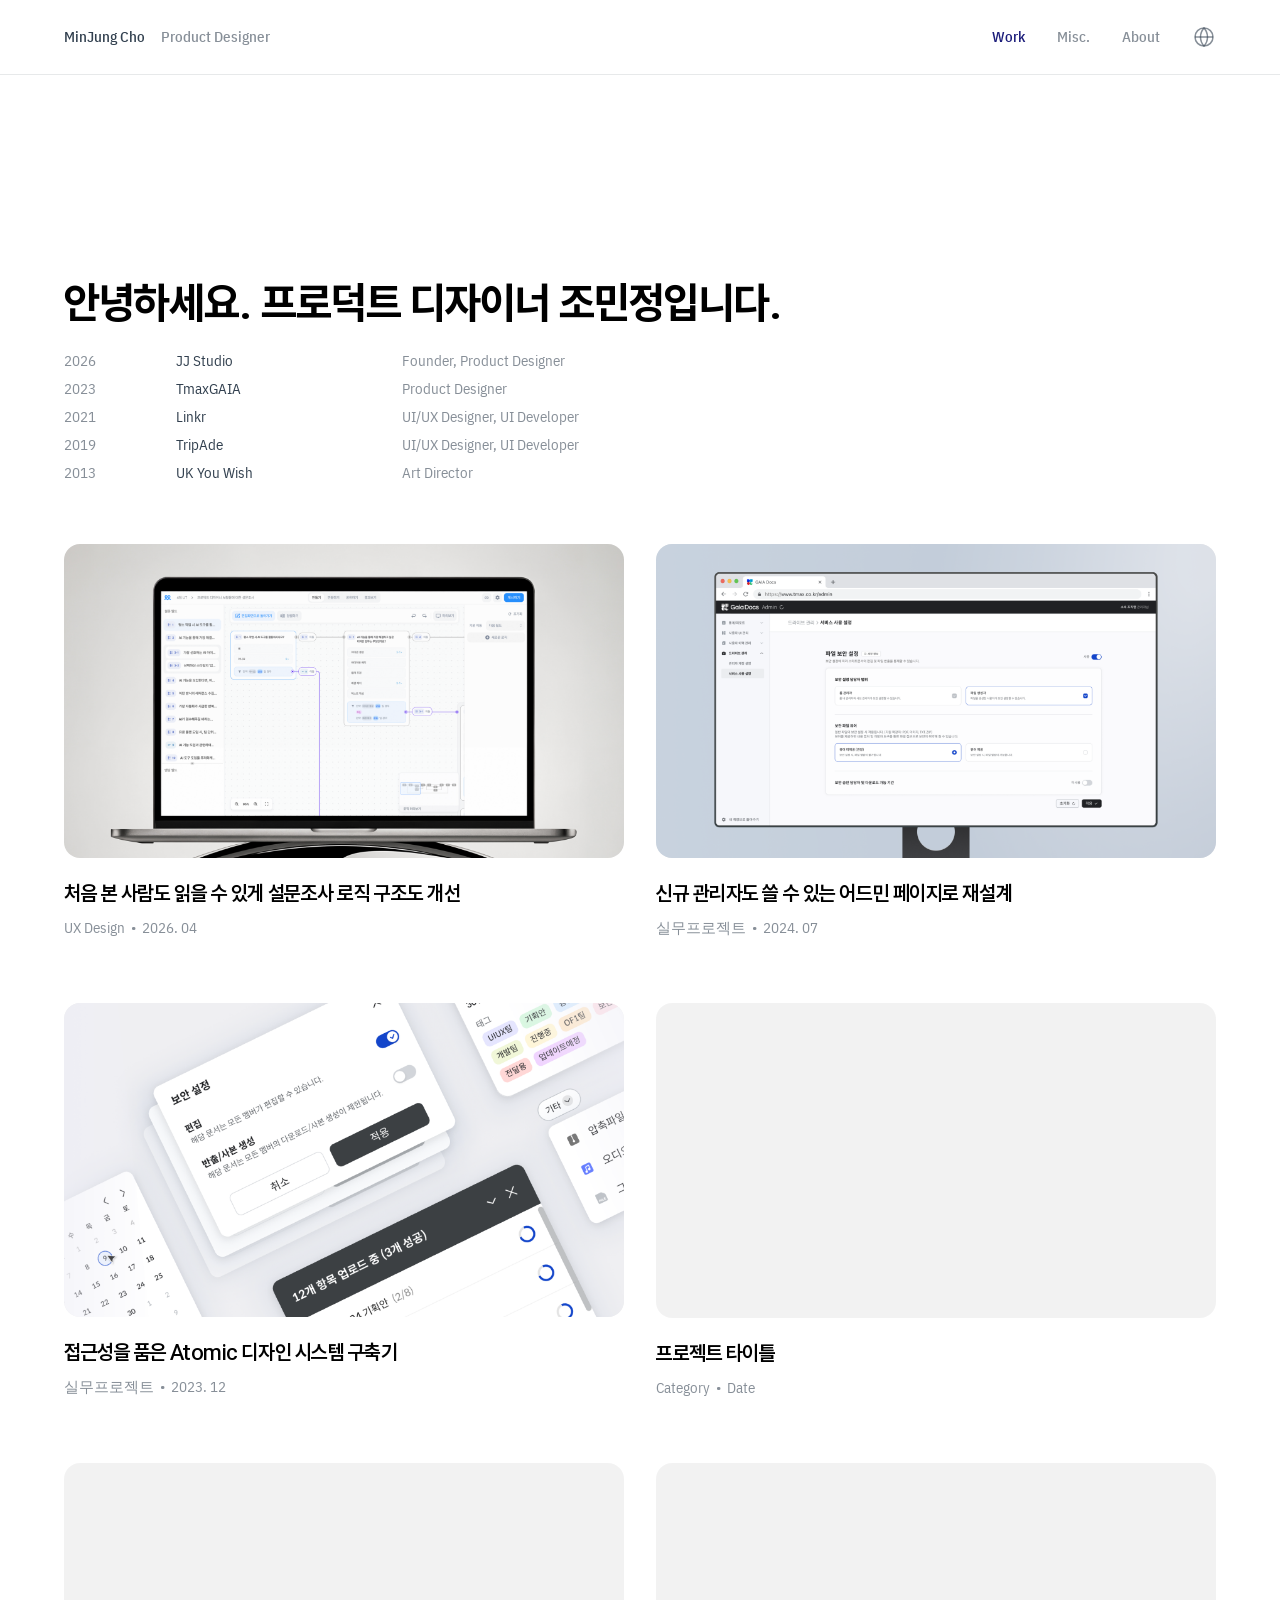
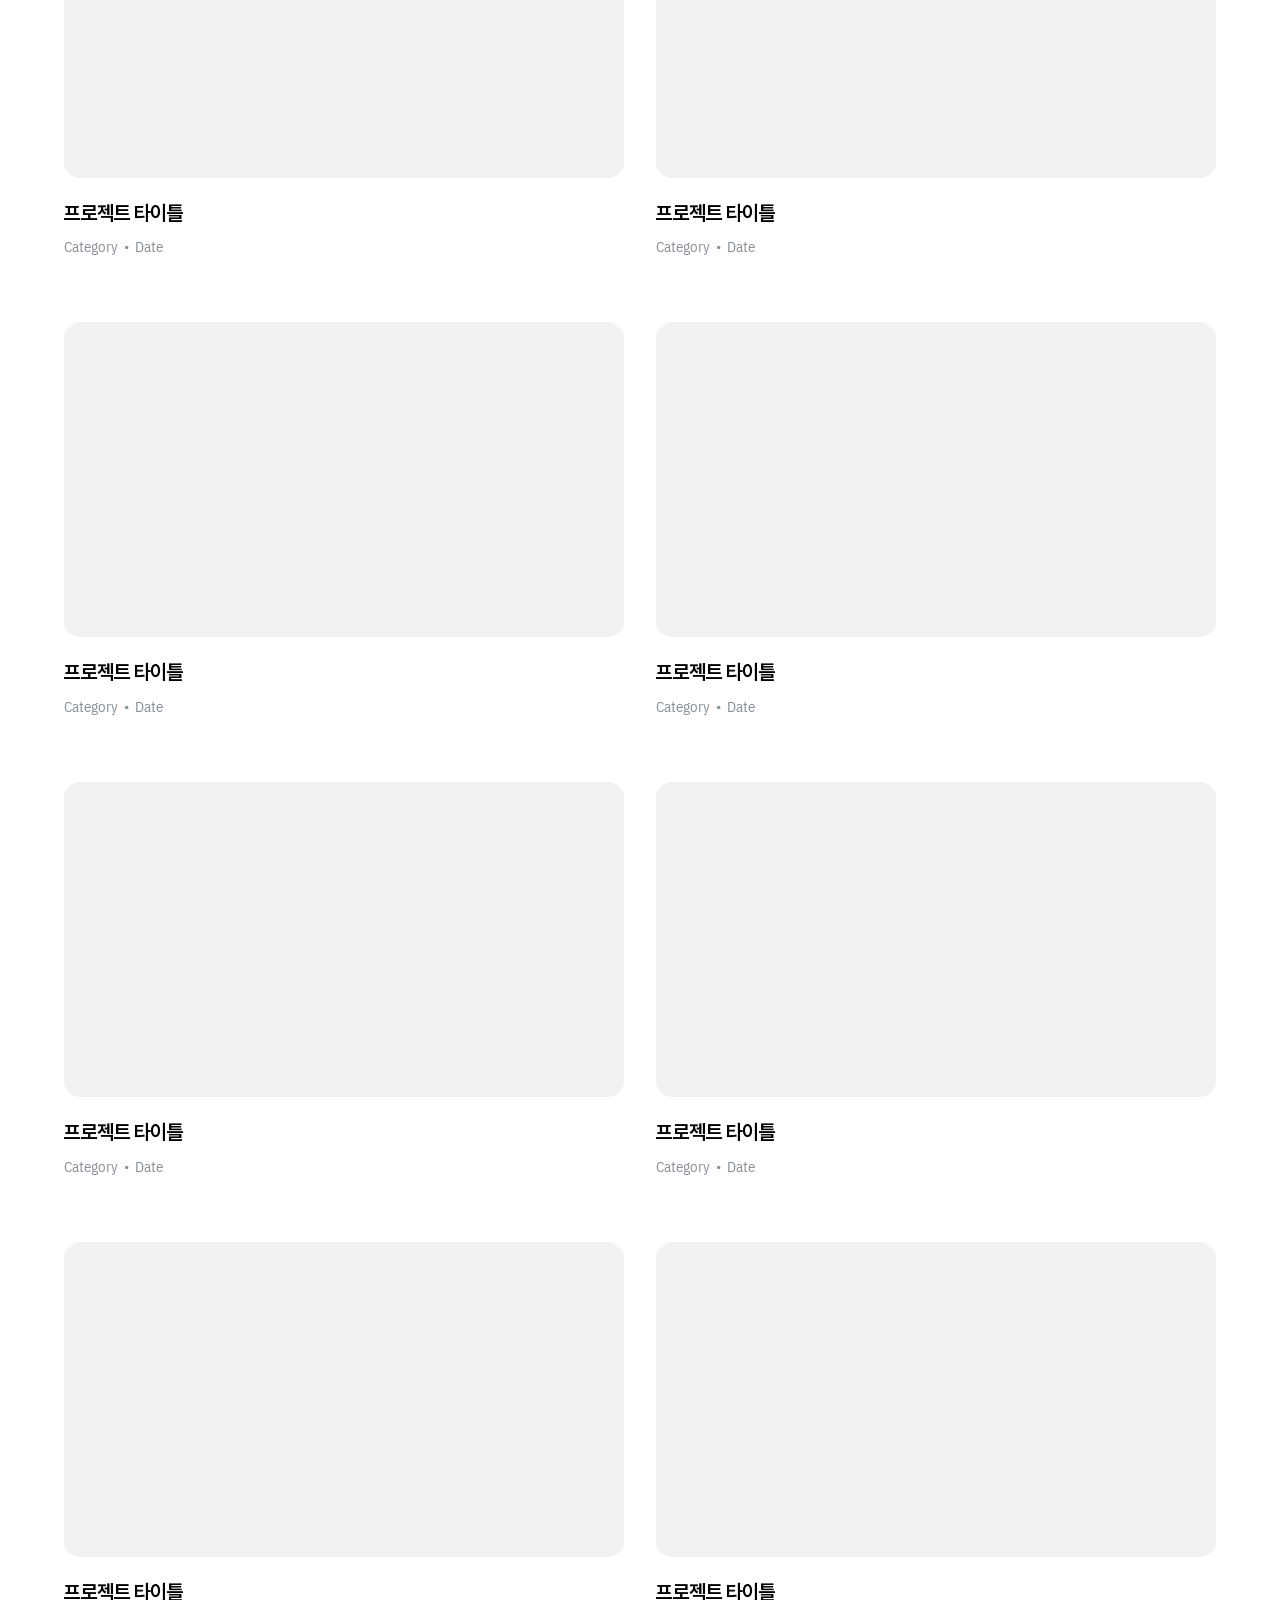
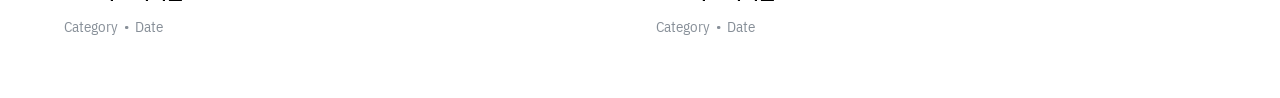
==== index.html @ 73a833c0 "포트폴리오 사이트 초기 커밋 — 홈, 프로젝트 템플릿, Walla/Tmax 프로젝트 Co-Authored-By: Claude Fable 5 <noreply@anthropic.com" ====
<!DOCTYPE html>
<html lang="ko">
<head>
    <meta charset="UTF-8">
    <meta name="viewport" content="width=device-width, initial-scale=1.0">
    <title>MinJung Cho — Product Designer</title>
    <link rel="preconnect" href="https://fonts.googleapis.com">
    <link rel="preconnect" href="https://fonts.gstatic.com" crossorigin>
    <link href="https://fonts.googleapis.com/css2?family=IBM+Plex+Sans+Condensed:wght@400;500;600&display=swap" rel="stylesheet">
    <link rel="stylesheet" href="css/style.css">
</head>
<body>

    <header class="site-header">
        <nav class="nav container">
            <div class="nav-brand">
                <a href="index.html" class="nav-name">MinJung Cho</a>
                <span class="nav-role">Product Designer</span>
            </div>
            <div class="nav-menu">
                <a href="index.html" class="active">Work</a>
                <a href="#">Misc.</a>
                <a href="#">About</a>
                <a href="#" class="nav-globe" aria-label="Language">
                    <svg viewBox="0 0 24 24" fill="none" stroke="currentColor" stroke-width="1.5" width="24" height="24">
                        <circle cx="12" cy="12" r="9"/>
                        <path d="M3 12h18"/>
                        <path d="M12 3a13.5 13.5 0 0 1 3.5 9 13.5 13.5 0 0 1-3.5 9 13.5 13.5 0 0 1-3.5-9A13.5 13.5 0 0 1 12 3z"/>
                    </svg>
                </a>
            </div>
        </nav>
    </header>

    <main>
        <section class="hero container">
            <h1 class="hero-headline">안녕하세요. <br class="br-mobile">프로덕트 디자이너 조민정입니다.</h1>
            <ul class="career">
                <li class="career-row">
                    <span class="career-year">2026</span>
                    <div class="career-detail">
                        <a href="#" class="career-company">JJ Studio</a>
                        <span class="career-role">Founder, Product Designer</span>
                    </div>
                </li>
                <li class="career-row">
                    <span class="career-year">2023</span>
                    <div class="career-detail">
                        <a href="#" class="career-company">TmaxGAIA</a>
                        <span class="career-role">Product Designer</span>
                    </div>
                </li>
                <li class="career-row">
                    <span class="career-year">2021</span>
                    <div class="career-detail">
                        <a href="#" class="career-company">Linkr</a>
                        <span class="career-role">UI/UX Designer, UI Developer</span>
                    </div>
                </li>
                <li class="career-row">
                    <span class="career-year">2019</span>
                    <div class="career-detail">
                        <a href="#" class="career-company">TripAde</a>
                        <span class="career-role">UI/UX Designer, UI Developer</span>
                    </div>
                </li>
                <li class="career-row">
                    <span class="career-year">2013</span>
                    <div class="career-detail">
                        <a href="#" class="career-company">UK You Wish</a>
                        <span class="career-role">Art Director</span>
                    </div>
                </li>
            </ul>
        </section>

        <section class="projects container">
            <div class="projects-grid" id="projectsGrid"></div>
        </section>
    </main>

    <script src="data/projects.js"></script>
    <script src="js/home.js"></script>
</body>
</html>
---- css/style.css ----
/* ============================================
   Fonts
   ============================================ */
@font-face {
    font-family: 'Freesentation';
    src: url('../assets/fonts/Freesentation-1Thin.woff2') format('woff2');
    font-weight: 100;
    font-display: swap;
}
@font-face {
    font-family: 'Freesentation';
    src: url('../assets/fonts/Freesentation-2ExtraLight.woff2') format('woff2');
    font-weight: 200;
    font-display: swap;
}
@font-face {
    font-family: 'Freesentation';
    src: url('../assets/fonts/Freesentation-3Light.woff2') format('woff2');
    font-weight: 300;
    font-display: swap;
}
@font-face {
    font-family: 'Freesentation';
    src: url('../assets/fonts/Freesentation-4Regular.woff2') format('woff2');
    font-weight: 400;
    font-display: swap;
}
@font-face {
    font-family: 'Freesentation';
    src: url('../assets/fonts/Freesentation-5Medium.woff2') format('woff2');
    font-weight: 500;
    font-display: swap;
}
@font-face {
    font-family: 'Freesentation';
    src: url('../assets/fonts/Freesentation-6SemiBold.woff2') format('woff2');
    font-weight: 600;
    font-display: swap;
}
@font-face {
    font-family: 'Freesentation';
    src: url('../assets/fonts/Freesentation-7Bold.woff2') format('woff2');
    font-weight: 700;
    font-display: swap;
}
@font-face {
    font-family: 'Freesentation';
    src: url('../assets/fonts/Freesentation-8ExtraBold.woff2') format('woff2');
    font-weight: 800;
    font-display: swap;
}
@font-face {
    font-family: 'Freesentation';
    src: url('../assets/fonts/Freesentation-9Black.woff2') format('woff2');
    font-weight: 900;
    font-display: swap;
}

/* ============================================
   Tokens
   ============================================ */
:root {
    --color-bg: #ffffff;
    --color-text: #32404f;
    --color-text-muted: rgba(50, 64, 79, 0.584);
    --color-text-gray: #878f98;
    --color-nav-active: #1b1c7a;
    --color-headline: #000000;
    --color-card-bg: rgba(0, 0, 0, 0.05);
    --color-border: rgba(135, 143, 152, 0.2);
    --font-en: 'IBM Plex Sans Condensed', sans-serif;
    --font-kr: 'Freesentation', 'IBM Plex Sans Condensed', sans-serif;
    --page-padding: 64px;
}

/* ============================================
   Reset / Base
   ============================================ */
*,
*::before,
*::after {
    box-sizing: border-box;
    margin: 0;
    padding: 0;
}

html {
    scroll-behavior: smooth;
}

body {
    background: var(--color-bg);
    color: var(--color-text);
    font-family: var(--font-en);
    font-size: 15px;
    line-height: 22px;
    word-break: keep-all; /* 한국어 단어 단위 줄바꿈 */
}

a {
    color: inherit;
    text-decoration: none;
}

a:hover {
    text-decoration: underline;
}

ul {
    list-style: none;
}

img {
    max-width: 100%;
    display: block;
}

.container {
    max-width: 1920px;
    margin: 0 auto;
    padding-left: var(--page-padding);
    padding-right: var(--page-padding);
}

/* ============================================
   Nav
   ============================================ */
.site-header {
    border-bottom: 1px solid var(--color-border);
}

.nav {
    display: flex;
    align-items: center;
    justify-content: space-between;
    padding-top: 25px;
    padding-bottom: 25px;
}

.nav-brand {
    display: flex;
    align-items: center;
    gap: 16px;
    font-weight: 500;
}

.nav-brand .nav-role {
    color: var(--color-text-muted);
}

.nav-menu {
    display: flex;
    align-items: center;
    gap: 32px;
    font-weight: 500;
}

.nav-menu a {
    color: var(--color-text-muted);
}

.nav-menu a.active {
    color: var(--color-nav-active);
}

.nav-menu .nav-globe {
    display: inline-flex;
    width: 24px;
    height: 24px;
    color: var(--color-text-muted);
}

/* ============================================
   Home: Hero
   ============================================ */
.hero {
    padding-top: 200px;
    padding-bottom: 60px;
}

.hero-headline {
    font-family: var(--font-kr);
    font-weight: 700;
    font-size: 46px;
    line-height: 1.2;
    color: var(--color-headline);
}

.hero-headline .br-mobile {
    display: none;
}

.career {
    margin-top: 20px;
    display: flex;
    flex-direction: column;
    gap: 6px;
}

.career-row {
    display: flex;
    align-items: flex-start;
}

.career-year {
    flex: 0 0 112px;
    color: var(--color-text-muted);
}

.career-detail {
    display: flex;
    flex: 1;
}

.career-company {
    flex: 0 0 226px;
    color: var(--color-text);
}

.career-role {
    color: var(--color-text-muted);
}

/* ============================================
   Home: Projects grid
   ============================================ */
.projects {
    padding-bottom: 60px;
}

.projects-grid {
    display: grid;
    grid-template-columns: repeat(2, minmax(0, 1fr));
    column-gap: 32px;
    row-gap: 64px;
    align-items: start;
}

.card {
    display: block;
    min-width: 0;
}

.card:hover {
    text-decoration: none;
}

.card-text {
    padding-top: 20px;
}

.card-title {
    font-family: var(--font-kr);
    font-weight: 600;
    font-size: 22px;
    line-height: 1.4;
    letter-spacing: -0.02em;
    color: #000000;
    /* white-space: pre-line; */
}

.card-meta,
.meta-row {
    display: flex;
    align-items: center;
    gap: 6px;
    color: var(--color-text-muted);
}

.card-meta {
    margin-top: 8px;
}

.card-image {
    width: 100%;
    overflow: hidden;
    border-radius: 16px;
    background: var(--color-card-bg);
}

.card-image img,
.card-image video {
    display: block;
    width: 100%;
    height: auto;
}

.card-image:empty {
    aspect-ratio: 16 / 9;
}

/* ============================================
   Project page (/portfolio 템플릿)
   ============================================ */
.page-body {
    border-bottom: 1px solid var(--color-border);
}

.project-layout {
    display: flex;
    gap: 60px;
}

/* --- Aside --- */
.project-aside {
    flex: 0 0 200px;
    padding-top: 40px;
    position: sticky;
    top: 0;
    align-self: flex-start;
}

.back-link {
    display: inline-flex;
    align-items: center;
    gap: 8px;
    font-family: var(--font-kr);
    font-weight: 500;
    font-size: 16px;
    line-height: 22px;
    color: var(--color-text-muted);
    white-space: nowrap;
    flex: none;
}

.back-link svg {
    width: 24px;
    height: 24px;
    flex: none;
}

.aside-list {
    margin-top: 32px;
    display: flex;
    flex-direction: column;
    gap: 8px;
}

.aside-list a {
    font-family: var(--font-kr);
    font-weight: 400;
    font-size: 16px;
    line-height: 24px;
    color: var(--color-text-muted);
    white-space: nowrap;
    overflow: hidden;
    text-overflow: ellipsis;
}

.aside-list a.active {
    color: var(--color-text);
}

/* --- Main column --- */
.project-main {
    display: flex;
    flex: 1;
    justify-content: center;
    min-width: 0;
    padding-top: 40px;
    padding-bottom: 60px;
}

.project-wrapper{
    width: 100%;
    max-width: 892px;
    min-width: 0;
}

.project-title {
    font-family: var(--font-kr);
    font-weight: 700;
    font-size: 64px;
    line-height: 1.2;
    letter-spacing: -0.02em;
    color: var(--color-headline);
    margin-top: 12px;
    white-space: pre-line;
}

.project-hero {
    margin-top: 48px;
    border-radius: 13px;
    overflow: hidden;
    aspect-ratio: 892 / 500;
    background:
        radial-gradient(60% 90% at 55% 50%, rgba(244, 114, 182, 0.75) 0%, rgba(232, 190, 224, 0.55) 55%, rgba(226, 214, 240, 0.5) 100%),
        linear-gradient(90deg, #efd9ec 0%, #e8d5ef 100%);
}

.project-hero img {
    width: 100%;
    height: 100%;
    object-fit: cover;
}

.project-meta {
    margin-top: 20px;
    display: grid;
    grid-template-columns: repeat(4, 1fr);
    gap: 48px;
}

.meta-item dt {
    font-family: var(--font-kr);
    font-weight: 400;
    font-size: 16px;
    line-height: 22px;
    color: var(--color-text-muted);
}

.meta-item dd {
    margin-top: 8px;
    font-family: var(--font-kr);
    font-weight: 600;
    font-size: 16px;
    line-height: 22px;
    color: var(--color-text-muted);
}

/* --- Body blocks --- */
.project-body {
    margin-top: 80px;
    display: flex;
    flex-direction: column;
    min-width: 0;
    gap: 120px; /* 기본 섹션 사이 간격. 프로젝트별 sectionGap으로 덮어쓸 수 있음 */
}

.block-section {
    scroll-margin-top: 40px;
    display: flex;
    flex-direction: column;
    min-width: 0;
    gap: 40px; /* 섹션 내부 블록 간격 */
}

.section-subtitle {
    font-family: var(--font-en);
    font-weight: 500;
    font-size: 18px;
    line-height: 22px;
    text-transform: uppercase;
    color: var(--color-text);
}

.section-title {
    margin-top: 6px;
    font-family: var(--font-kr);
    font-weight: 600;
    font-size: 36px;
    line-height: 1.6;
    color: var(--color-headline);
    white-space: pre-line;
}

.section-head .body-text {
    margin-top: 24px;
}

.body-text {
    font-family: var(--font-kr);
    font-weight: 400;
    font-size: 18px;
    line-height: 1.8;
    color: var(--color-text-muted);
    white-space: pre-line; /* 데이터의 \n을 줄바꿈으로 표시 */
}

.img-block {
    background: var(--color-card-bg);
    border-radius: 16px;
    overflow: hidden;
}

.img-block .img-area {
    background: var(--color-card-bg);
}

.img-block .img-area img {
    width: 100%;
}

.img-caption {
    padding: 20px;
    font-family: var(--font-kr);
    font-weight: 400;
    font-size: 16px;
    line-height: 22px;
    color: var(--color-text-muted);
}

.img-group {
    display: grid;
    grid-template-columns: repeat(2, 1fr);
    gap: 20px;
}

.quote-block {
    border-left: 2px solid var(--color-border);
    padding: 20px 32px;
}

.quote-head {
    display: flex;
    align-items: center;
    gap: 12px;
    font-family: var(--font-kr);
    font-weight: 600;
    font-size: 16px;
    line-height: 24px;
    letter-spacing: -0.005em;
}

.quote-head .quote-name {
    color: #000000;
}

.quote-head .quote-role {
    color: var(--color-text-gray);
}

.quote-text {
    margin-top: 12px;
    font-family: var(--font-kr);
    font-weight: 400;
    font-size: 18px;
    line-height: 1.8;
    color: var(--color-text-muted);
}

/* --- 타이틀 아래 요약 --- */
.project-summary {
    margin-top: 12px;
    font-family: var(--font-kr);
    font-weight: 500;
    font-size: 16px;
    line-height: 22px;
    color: var(--color-text-muted);
}

/* --- 캡션 없는 이미지 (라운드 패널) --- */
.img-block--plain {
    background: none;
    border-radius: 24px;
}

.img-block--plain .img-area {
    background: none;
}

.img-block--plain .img-area img {
    display: block;
    width: 100%;
}

/* --- 화면 진입 시 재생되는 프로젝트 영상 --- */
.video-block {
    width: 100%;
    border-radius: 24px;
    overflow: hidden;
    background: #eeeff0;
}

.viewport-video {
    display: block;
    width: 100%;
    height: auto;
    border-radius: inherit;
    background: #eeeff0;
}

.video-caption {
    padding: 20px 24px;
    font-family: var(--font-kr);
    font-size: 16px;
    line-height: 24px;
    color: var(--color-text-muted);
    background: #ffffff;
}

/* --- 소제목 블록 --- */
.block-heading .heading-title,
.criteria-block .heading-title {
    display: flex;
    align-items: center;
    gap: 10px;
    font-family: var(--font-kr);
    font-weight: 600;
    font-size: 20px;
    line-height: 30px;
    color: var(--color-text);}

.block-icon {
    display: inline-flex;
    align-items: center;
    color: var(--color-text);
    flex: none;
}

.block-heading .body-text {
    margin-top: 12px;
}

/* --- 통계 밴드 (다크 패널) --- */
.stats-block {
    background: #333333;
    border-radius: 24px;
    padding: 60px 96px;
}

.stats-row {
    display: flex;
}

.stat-item {
    flex: 1;
    border-left: 1px solid rgba(215, 215, 215, 0.4);
    padding-left: 21px;
}

.stat-value {
    font-family: var(--font-kr);
    font-weight: 400;
    font-size: 36px;
    line-height: 44px;
    color: #ffffff;
}

.stat-label {
    margin-top: 12px;
    font-family: var(--font-kr);
    font-weight: 400;
    font-size: 16px;
    line-height: 24px;
    color: #ffffff;
}

.stats-feedback {
    margin-top: 40px;
    background: #eeeff0;
    border-radius: 12px;
    padding: 20px;
    display: flex;
    flex-direction: column;
    gap: 8px;
}

/* --- AS-IS / TO-BE 지표 비교표 --- */
.metric-table {
    width: 100%;
    max-width: 100%;
    overflow-x: auto;
    border-radius: 24px;
    background: #333333;
    padding: 40px 76px;
    color: #ffffff;
}

.metric-row {
    min-width: 680px;
    display: grid;
    grid-template-columns: minmax(150px, 1fr) 150px 150px 100px;
    align-items: center;
}

.metric-row + .metric-row {
    border-top: 1px solid rgba(255, 255, 255, 0.12);
}

.metric-cell {
    min-height: 56px;
    padding: 10px 20px;
    display: flex;
    align-items: center;
    font-family: var(--font-kr);
    font-size: 16px;
    line-height: 24px;
}

.metric-row--header .metric-cell {
    min-height: 44px;
    padding-top: 0;
    color: rgba(255, 255, 255, 0.72);
}

.metric-value {
    font-size: 32px;
    line-height: 44px;
}

.metric-row .metric-cell:nth-child(2) {
    color: rgba(255, 255, 255, 0.42);
}

.metric-delta {
    min-width: 80px;
    padding: 10px 8px;
    border-radius: 8px;
    text-align: center;
    color: #1b58ff;
    background: #adcfff;
    font-size: 18px;
    line-height: 20px;
}

.metric-delta--neutral {
    color: #ffffff;
    background: rgba(255, 255, 255, 0.1);
}

.metric-delta--negative {
    color: #ff2e00;
    background: #ffcfc4;
}

.feedback-row {
    display: flex;
    align-items: flex-start;
    justify-content: space-between;
    gap: 16px;
}

.feedback-text {
    display: flex;
    align-items: flex-start;
    gap: 12px;
    font-family: var(--font-kr);
    font-weight: 400;
    font-size: 16px;
    line-height: 24px;
    color: #1a1a1a;
}

.feedback-text .block-icon {
    color: #1a1a1a;
    margin-top: 2px;
}

.feedback-who {
    flex: none;
    font-family: var(--font-kr);
    font-weight: 400;
    font-size: 16px;
    line-height: 24px;
    color: #1a1a1a;
}

/* --- 관찰/측정/기준 카드 --- */
.criteria-card {
    margin-top: 12px;
    background: #eeeff0;
    border-radius: 24px;
    padding: 6px;
}

.criteria-inner {
    background: #ffffff;
    border-radius: 18px;
    padding: 40px;
    display: flex;
    flex-direction: column;
    gap: 16px;
}

.criteria-label {
    font-family: var(--font-kr);
    font-weight: 500;
    font-size: 16px;
    line-height: 24px;
    color: #262424;
}

.criteria-text {
    margin-top: 8px;
    font-family: var(--font-kr);
    font-weight: 400;
    font-size: 16px;
    line-height: 26px;
    color: #666666;
}

/* --- CTA 버튼 --- */
.cta-row {
    display: flex;
    justify-content: flex-end;
}

.cta-button {
    display: inline-flex;
    align-items: center;
    gap: 12px;
    background: #005cfb;
    color: #ffffff;
    border-radius: 12px;
    padding: 23px 40px;
    font-family: var(--font-kr);
    font-weight: 500;
    font-size: 24px;
    line-height: 32px;
}

.cta-button:hover {
    text-decoration: none;
    background: #0050df;
}

.cta-arrow {
    font-size: 28px;
    line-height: 32px;
    font-weight: 300;
}

/* ============================================
   Tablet (641px ~ 1279px)
   ============================================ */
@media (max-width: 1279px) {
    :root {
        --page-padding: 32px;
    }

    .site-header .container {
        padding-left: 24px;
        padding-right: 24px;
    }

    .hero-headline {
        font-size: 38px;
    }

    .career {
        margin-top: 16px;
    }

    .hero,
    .projects {
        padding-bottom: 40px;
    }

    .projects {
        padding-left: 24px;
        padding-right: 24px;
    }

    .projects-grid {
        grid-template-columns: 1fr;
        row-gap: 48px;
    }

    /* --- Project page --- */
    .page-body .container {
        padding-left: 24px;
        padding-right: 24px;
    }

    .project-layout {
        flex-direction: column;
        gap: 0;
    }

    .project-aside {
        flex: none;
        position: static;
        display: flex;
        align-items: center;
        gap: 32px;
        width: 100%;
        min-width: 0;
    }

    .aside-list {
        margin-top: 0;
        flex-direction: row;
        gap: 8px;
        overflow-x: auto;
        scrollbar-width: none;
    }

    .aside-list::-webkit-scrollbar {
        display: none;
    }

    .aside-list a {
        flex: none;
        overflow: visible;
    }

    .project-main {
        max-width: none;
        margin-top: 60px;
        padding-top: 0;
    }

    .project-title {
        font-size: 48px;
    }

    .project-hero {
        aspect-ratio: 752 / 322;
    }

    .project-meta {
        grid-template-columns: repeat(2, 1fr);
        grid-template-rows: repeat(2, auto);
        grid-auto-flow: column;
        row-gap: 20px;
        column-gap: 48px;
    }

    .stats-block {
        padding: 40px 48px;
    }

    .metric-table {
        padding: 32px 24px;
    }
}

/* ============================================
   Mobile (≤ 640px)
   ============================================ */
@media (max-width: 640px) {
    :root {
        --page-padding: 24px;
    }

    .nav {
        flex-direction: column;
        align-items: flex-start;
        gap: 16px;
        padding-top: 24px;
        padding-bottom: 24px;
    }

    .hero {
        padding-top: 120px;
    }

    .hero-headline {
        font-size: 28px;
    }

    .hero-headline .br-mobile {
        display: inline;
    }

    .career {
        gap: 12px;
    }

    .career-detail {
        flex-direction: column;
        gap: 3px;
    }

    .career-company {
        flex: none;
    }

    /* --- Project page --- */
    .project-aside {
        padding-top: 20px;
    }

    .aside-list {
        display: none;
    }

    .project-main {
        margin-top: 20px;
    }

    .project-title {
        font-size: 40px;
    }

    .project-hero {
        aspect-ratio: 327 / 184;
    }

    .project-meta {
        display: flex;
        flex-direction: column;
        gap: 20px;
    }

    .img-group {
        grid-template-columns: 1fr;
    }

    .stats-block {
        padding: 32px 24px;
    }

    .stats-row {
        flex-direction: column;
        gap: 24px;
    }

    .metric-table {
        margin-left: 0;
        margin-right: 0;
        padding: 24px 12px;
        border-radius: 16px;
    }

    .feedback-row {
        flex-direction: column;
        gap: 4px;
    }

    .feedback-who {
        padding-left: 32px;
    }

    .criteria-inner {
        padding: 24px;
    }

    .cta-button {
        width: 100%;
        justify-content: center;
        font-size: 20px;
        padding: 18px 24px;
    }
}
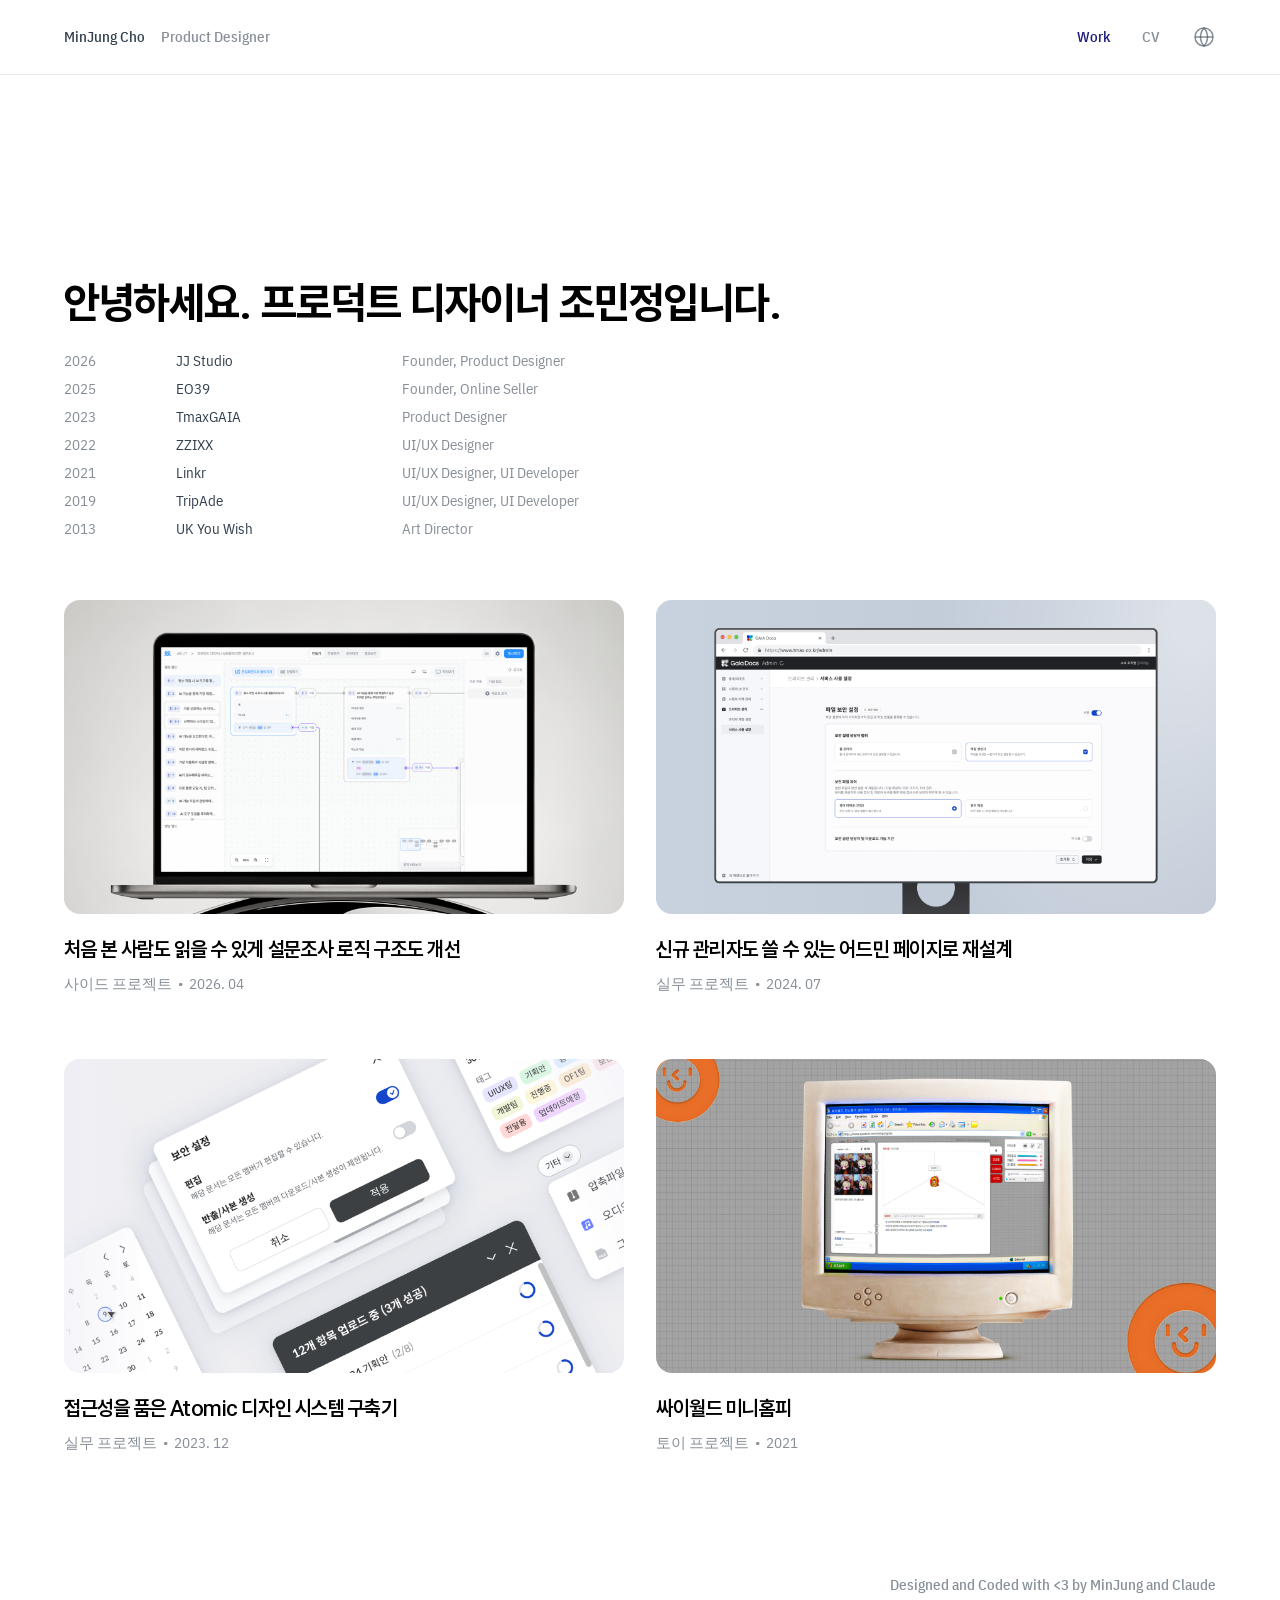
==== commit ebdf47c8: "더미페이지들 숨김 + 싸이월드 토이프로젝트 추가" ====
--- a/index.html
+++ b/index.html
@@ -19,9 +19,11 @@
             </div>
             <div class="nav-menu">
                 <a href="index.html" class="active">Work</a>
+                <!-- Misc. 페이지 준비되면 주석 해제
                 <a href="#">Misc.</a>
-                <a href="#">About</a>
-                <a href="#" class="nav-globe" aria-label="Language">
+                -->
+                <a href="assets/MinJungCho_CV.pdf" download="MinJungCho_CV.pdf">CV</a>
+                <a href="#" class="nav-globe" aria-label="Language" data-tooltip="다국어 기능 공사중" onclick="return false;">
                     <svg viewBox="0 0 24 24" fill="none" stroke="currentColor" stroke-width="1.5" width="24" height="24">
                         <circle cx="12" cy="12" r="9"/>
                         <path d="M3 12h18"/>
@@ -44,10 +46,24 @@
                     </div>
                 </li>
                 <li class="career-row">
+                    <span class="career-year">2025</span>
+                    <div class="career-detail">
+                        <a href="#" class="career-company">EO39</a>
+                        <span class="career-role">Founder, Online Seller</span>
+                    </div>
+                </li>
+                <li class="career-row">
                     <span class="career-year">2023</span>
                     <div class="career-detail">
                         <a href="#" class="career-company">TmaxGAIA</a>
                         <span class="career-role">Product Designer</span>
+                    </div>
+                </li>
+                <li class="career-row">
+                    <span class="career-year">2022</span>
+                    <div class="career-detail">
+                        <a href="#" class="career-company">ZZIXX</a>
+                        <span class="career-role">UI/UX Designer</span>
                     </div>
                 </li>
                 <li class="career-row">
@@ -79,6 +95,10 @@
         </section>
     </main>
 
+    <footer class="site-footer">
+        <div class="container">Designed and Coded with &lt;3 by MinJung and Claude</div>
+    </footer>
+
     <script src="data/projects.js"></script>
     <script src="js/home.js"></script>
 </body>
--- a/css/style.css
+++ b/css/style.css
@@ -168,6 +168,31 @@
     width: 24px;
     height: 24px;
     color: var(--color-text-muted);
+    position: relative;
+}
+
+/* 지구본 호버 툴팁 (다국어 기능 공사중) */
+.nav-globe::after {
+    content: attr(data-tooltip);
+    position: absolute;
+    top: calc(100% + 10px);
+    right: 0;
+    background: var(--color-text);
+    color: #ffffff;
+    font-family: var(--font-kr);
+    font-size: 13px;
+    line-height: 1;
+    padding: 8px 12px;
+    border-radius: 6px;
+    white-space: nowrap;
+    opacity: 0;
+    pointer-events: none;
+    transition: opacity 0.15s ease;
+    z-index: 10;
+}
+
+.nav-globe:hover::after {
+    opacity: 1;
 }
 
 /* ============================================
@@ -225,7 +250,21 @@
    Home: Projects grid
    ============================================ */
 .projects {
-    padding-bottom: 60px;
+    padding-bottom: 0;
+}
+
+/* ============================================
+   Footer
+   ============================================ */
+.site-footer {
+    padding-top: 120px; /* 프로젝트 그리드와의 간격 */
+}
+
+.site-footer .container {
+    padding-bottom: 25px; /* 네비와 동일한 하단 여백 */
+    text-align: right;
+    font-weight: 500;
+    color: var(--color-text-muted);
 }
 
 .projects-grid {
@@ -832,8 +871,7 @@
         margin-top: 16px;
     }
 
-    .hero,
-    .projects {
+    .hero {
         padding-bottom: 40px;
     }
 
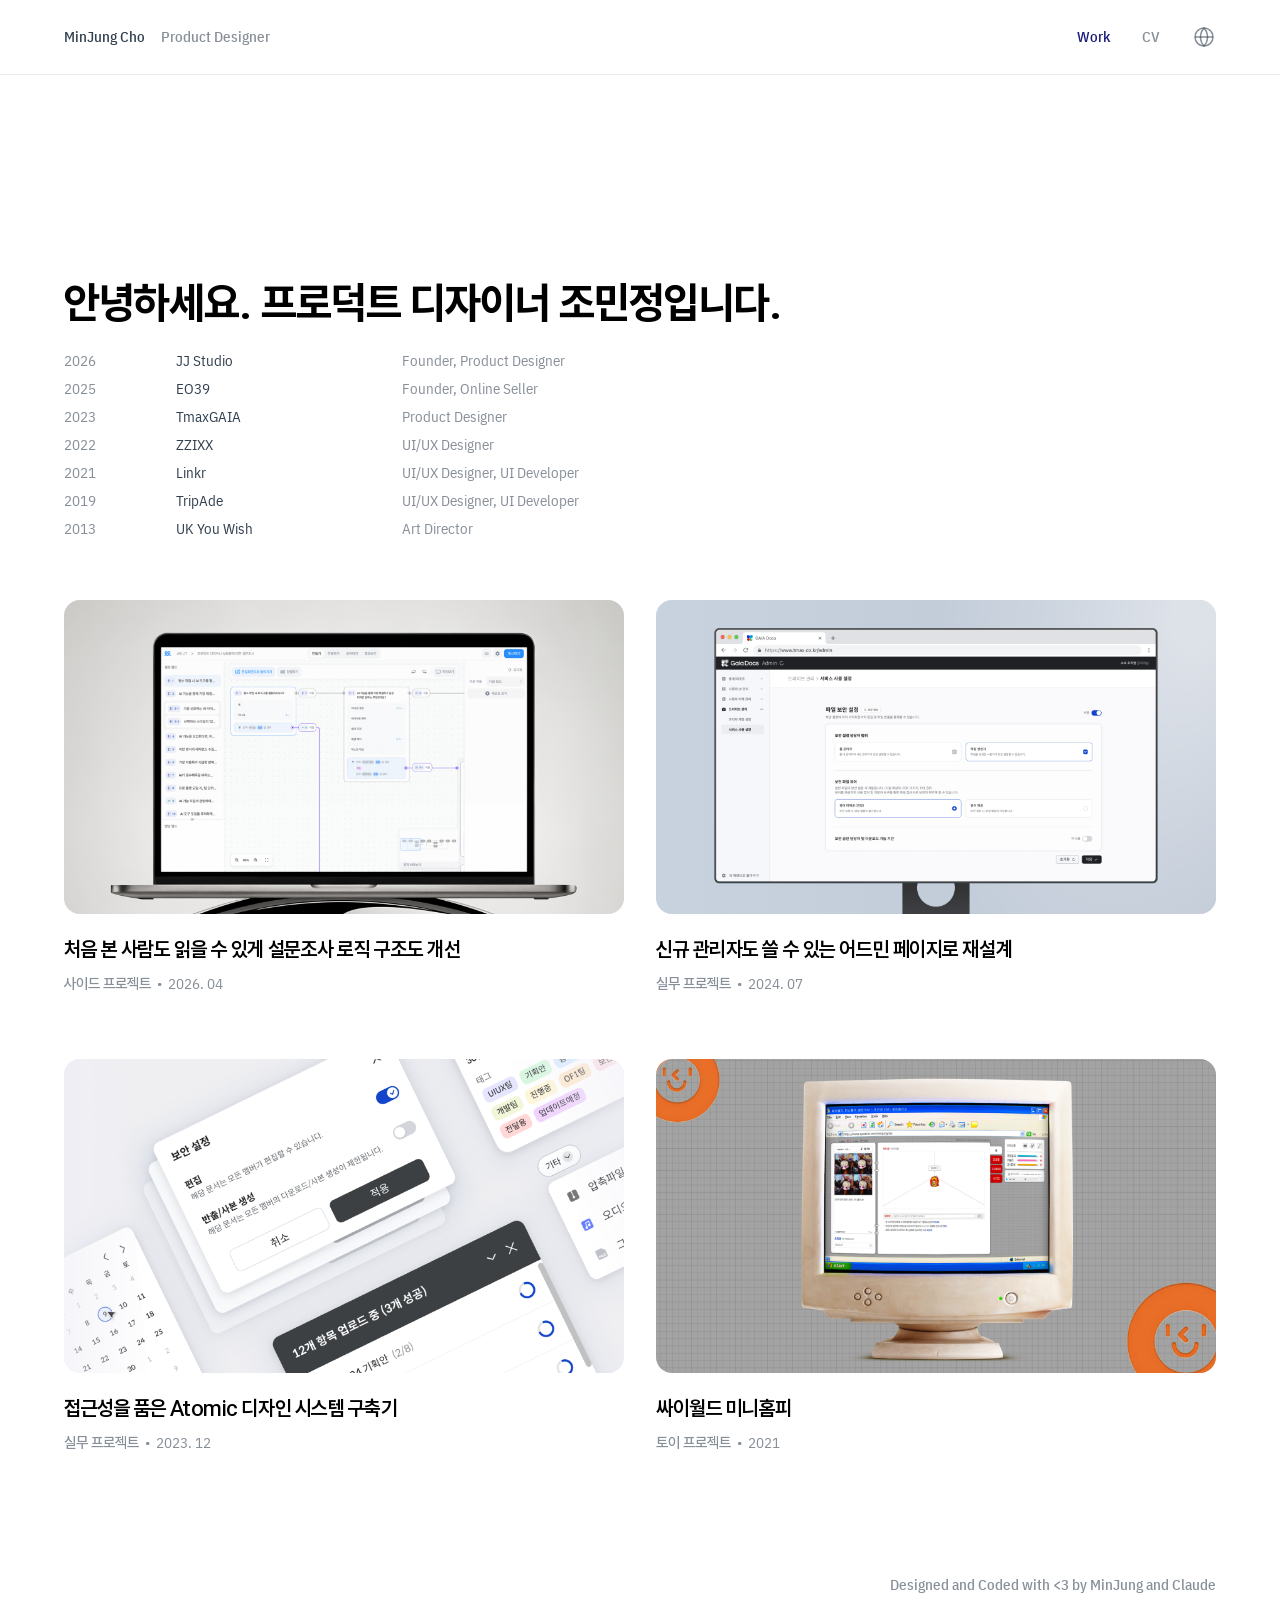
==== commit 7b448108: "커서 변경 + 왈라 영상 추가" ====
--- a/index.html
+++ b/index.html
@@ -22,7 +22,8 @@
                 <!-- Misc. 페이지 준비되면 주석 해제
                 <a href="#">Misc.</a>
                 -->
-                <a href="assets/MinJungCho_CV.pdf" download="MinJungCho_CV.pdf">CV</a>
+                <!-- PDF 다운로드 말고 새탭으로 열리게 수정 <a href="assets/MinJungCho_CV.pdf" download="MinJungCho_CV.pdf">CV</a> -->
+                <a href="assets/MinJungCho_CV.pdf" target="_blank">CV</a>
                 <a href="#" class="nav-globe" aria-label="Language" data-tooltip="다국어 기능 공사중" onclick="return false;">
                     <svg viewBox="0 0 24 24" fill="none" stroke="currentColor" stroke-width="1.5" width="24" height="24">
                         <circle cx="12" cy="12" r="9"/>
@@ -101,5 +102,6 @@
 
     <script src="data/projects.js"></script>
     <script src="js/home.js"></script>
+    <script src="js/cursor.js"></script>
 </body>
 </html>
--- a/css/style.css
+++ b/css/style.css
@@ -60,6 +60,11 @@
    Tokens
    ============================================ */
 :root {
+    /* 커스텀 커서 — 색상은 여기서 수정 */
+    --cursor-color: #81959fcf;
+    --cursor-text-color: #ffffff;
+    --cursor-size: 14px;
+
     --color-bg: #ffffff;
     --color-text: #32404f;
     --color-text-muted: rgba(50, 64, 79, 0.584);
@@ -123,6 +128,65 @@
 }
 
 /* ============================================
+   Custom cursor
+   ============================================ */
+/* 커스텀 커서가 활성화되면(마우스 기기) 기본 커서 숨김 */
+.has-custom-cursor,
+.has-custom-cursor * {
+    cursor: none !important;
+}
+
+.cursor-dot {
+    position: fixed;
+    left: 0;
+    top: 0;
+    width: var(--cursor-size);
+    height: var(--cursor-size);
+    background: var(--cursor-color);
+    border-radius: 999px;
+    pointer-events: none;
+    z-index: 9999;
+    display: flex;
+    align-items: center;
+    justify-content: center;
+    opacity: 0;
+    transition: width 0.25s ease, height 0.25s ease, opacity 0.2s ease, padding 0.25s ease;
+    will-change: transform;
+}
+
+.cursor-dot--visible {
+    opacity: 1;
+}
+
+/* 선택 가능한 영역(링크·버튼) 호버 시 확대 */
+.cursor-dot--grow {
+    width: 48px;
+    height: 48px;
+}
+
+/* 프로젝트 카드 호버 시 텍스트 툴팁으로 변형 */
+.cursor-dot--tooltip {
+    width: auto;
+    height: auto;
+    padding: 10px 16px;
+}
+
+.cursor-label {
+    display: none;
+    font-family: var(--font-en);
+    text-transform: uppercase;
+    font-weight: 400;
+    font-size: 14px;
+    line-height: 1;
+    color: var(--cursor-text-color);
+    white-space: nowrap;
+}
+
+.cursor-dot--tooltip .cursor-label {
+    display: block;
+}
+
+/* ============================================
    Nav
    ============================================ */
 .site-header {
@@ -306,6 +370,14 @@
     color: var(--color-text-muted);
 }
 
+.card-meta span:first-child,
+.meta-row span:first-child {
+    font-family: var(--font-kr);
+    font-weight: 500;
+    font-size: 16px;
+    line-height: 20px;
+}
+
 .card-meta {
     margin-top: 8px;
 }
@@ -322,6 +394,13 @@
     display: block;
     width: 100%;
     height: auto;
+    transition: transform 0.5s ease;
+}
+
+/* 썸네일 호버 시 살짝 확대 */
+.card:hover .card-image img,
+.card:hover .card-image video {
+    transform: scale(1.04);
 }
 
 .card-image:empty {
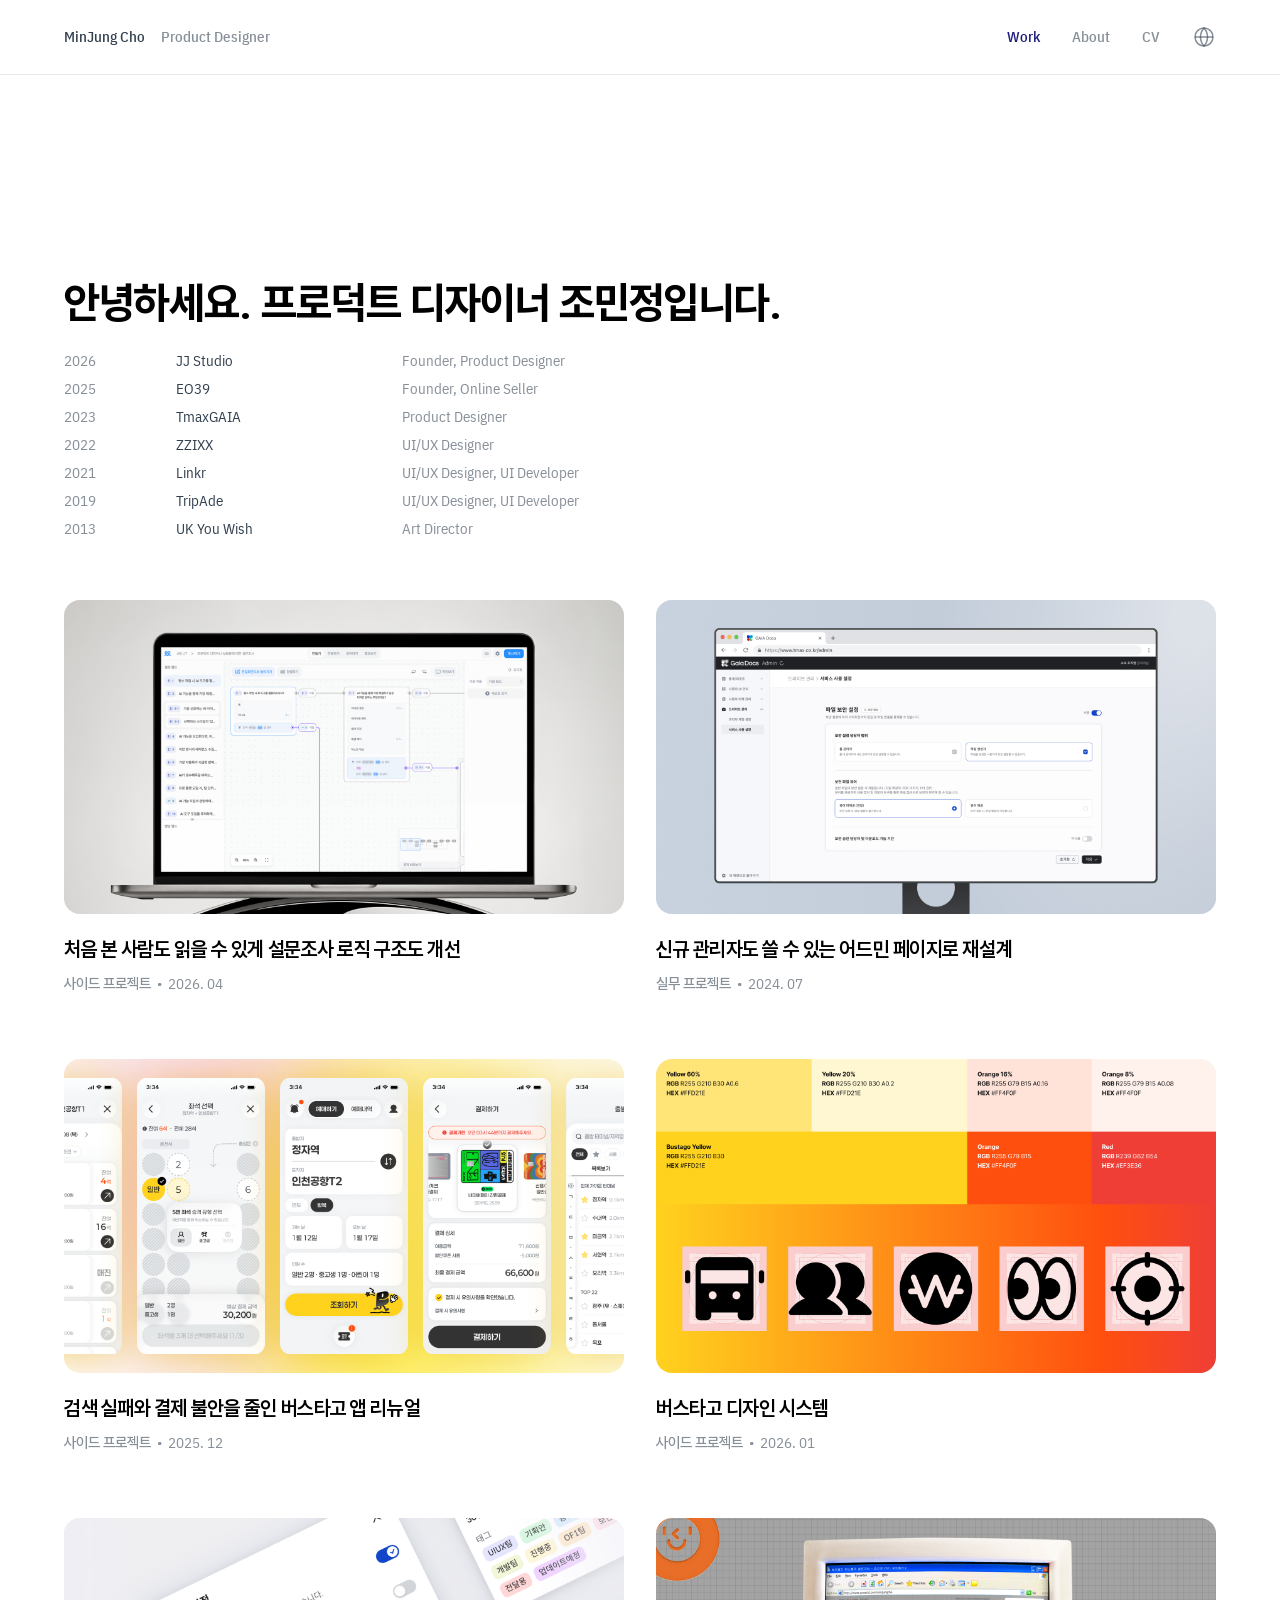
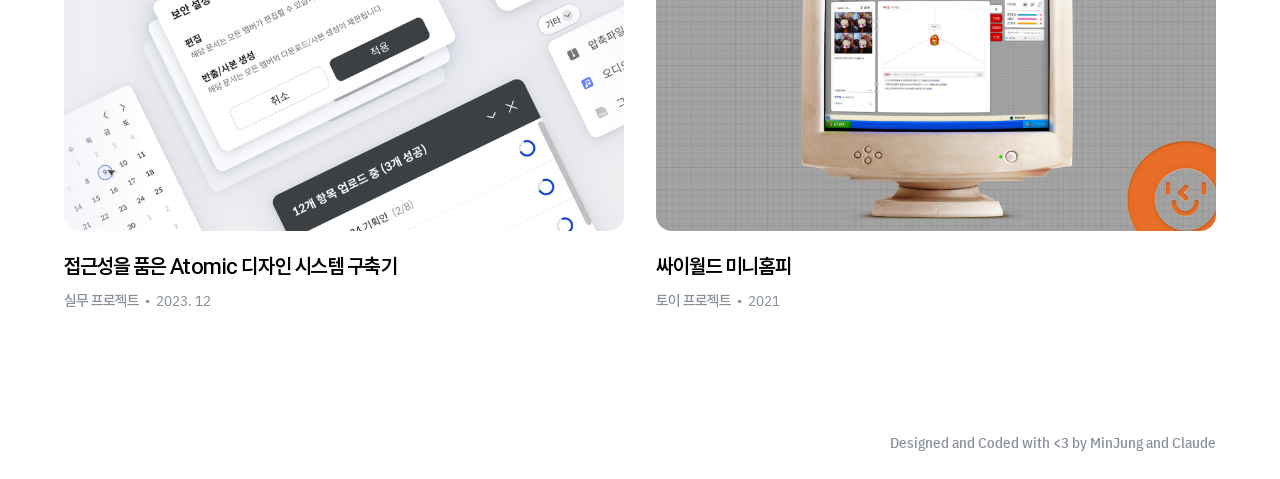
==== commit c06c989e: "About 페이지 생성" ====
--- a/index.html
+++ b/index.html
@@ -22,6 +22,7 @@
                 <!-- Misc. 페이지 준비되면 주석 해제
                 <a href="#">Misc.</a>
                 -->
+                <a href="about.html">About</a>
                 <!-- PDF 다운로드 말고 새탭으로 열리게 수정 <a href="assets/MinJungCho_CV.pdf" download="MinJungCho_CV.pdf">CV</a> -->
                 <a href="assets/MinJungCho_CV.pdf" target="_blank">CV</a>
                 <a href="#" class="nav-globe" aria-label="Language" data-tooltip="다국어 기능 공사중" onclick="return false;">
--- a/css/style.css
+++ b/css/style.css
@@ -128,6 +128,178 @@
 }
 
 /* ============================================
+   About page
+   ============================================ */
+.about {
+    padding-top: 120px;
+    padding-bottom: 120px;
+}
+
+/* 텍스트 + 플로팅 이미지의 기준 영역 (Figma 892px 컬럼) */
+.about-stage {
+    position: relative;
+    max-width: 892px;
+    margin: 0 auto;
+}
+
+.about-text {
+    font-family: var(--font-kr);
+    font-weight: 500;
+    font-size: 40px;
+    line-height: 1.7; /* Figma: 줄 48px + 간격 20px = 68px 피치 */
+    letter-spacing: -0.02em;
+    color: #000000;
+}
+
+.about-title {
+    /* 본문과 같은 피치로 흐르게 함 */
+}
+
+/* 키워드 (호버/탭 트리거) */
+.about-kw {
+    font: inherit;
+    font-weight: 700;
+    color: inherit;
+    background: none;
+    border: none;
+    padding: 0;
+    text-decoration: underline;
+    text-underline-position: from-font;
+}
+
+/* --- 플로팅 리빌 (데스크톱/태블릿 호버) ---
+   위치·크기는 892×456 스테이지 기준 % — Figma 시안 좌표 환산값 */
+.about-float {
+    position: absolute;
+    margin: 0;
+    opacity: 0;
+    visibility: hidden;
+    transition: opacity 0.2s ease;
+    pointer-events: none;
+    z-index: 5;
+}
+
+.about-float.is-on {
+    opacity: 1;
+    visibility: visible;
+}
+
+.about-float img {
+    width: 100%;
+    height: 100%;
+    object-fit: cover;
+    display: block;
+}
+
+.about-float figcaption {
+    position: absolute;
+    background: #000000;
+    color: #ffffff;
+    font-family: var(--font-kr);
+    font-weight: 500;
+    font-size: 26px;
+    line-height: 1.5;
+    letter-spacing: -0.02em;
+    padding: 8px 20px;
+    white-space: nowrap;
+}
+
+/* beijing: 사진 338×450 @ (246,81) rot4.52 / 캡션 (494,129) */
+.float-beijing { left: 27.6%; top: 17.7%; width: 37.9%; aspect-ratio: 338 / 450; transform: rotate(4.52deg); }
+.float-beijing figcaption { left: 66%; top: 10%; transform: rotate(-4.52deg); }
+
+/* london: 360×480 @ (63,82) rot-4.77 / 캡션 (298,204) */
+.float-london { left: 7.1%; top: 18%; width: 40.4%; aspect-ratio: 360 / 480; transform: rotate(-4.77deg); }
+.float-london figcaption { left: 65%; top: 27%; transform: rotate(4.77deg); }
+
+/* travel: 300×496 @ (201,48) rot3.72 / 캡션 (370,196) */
+.float-travel { left: 22.5%; top: 10.6%; width: 33.6%; aspect-ratio: 300 / 496; transform: rotate(3.72deg); }
+.float-travel figcaption { left: 56%; top: 30%; transform: rotate(-3.72deg); }
+
+/* game: 그리드 이미지 481×675 @ (214,-79) rot-3, 캡션 없음 */
+.float-game { left: 24%; top: -17.3%; width: 53.9%; aspect-ratio: 481 / 675; transform: rotate(-3deg); }
+
+/* tech: 600×400 @ (-4,70), 회전·캡션 없음 */
+.float-tech { left: -0.4%; top: 15.4%; width: 67.3%; aspect-ratio: 3 / 2; }
+
+/* character: 351×468 @ (345,60) rot7.72 / 캡션 (639,401) */
+.float-character { left: 38.7%; top: 13%; width: 39.3%; aspect-ratio: 3 / 4; transform: rotate(7.72deg); }
+.float-character figcaption { left: 71%; top: 84%; transform: rotate(-7.72deg); }
+
+/* --- 인라인 리빌 (모바일 탭) — 데스크톱에서는 항상 숨김 --- */
+.about-inline {
+    display: none;
+}
+
+/* 태블릿: 텍스트 30px (Figma 태블릿 시안) */
+@media (max-width: 1279px) {
+    .about-text {
+        font-size: 30px;
+    }
+
+    .about-float figcaption {
+        font-size: 20px;
+        padding: 6px 14px;
+    }
+}
+
+/* 모바일: 텍스트 20px, 호버 리빌 대신 탭 인라인 리빌 */
+@media (max-width: 640px) {
+    .about {
+        padding-top: 80px;
+        padding-bottom: 80px;
+    }
+
+    .about-text {
+        font-size: 20px;
+        line-height: 1.6; /* 줄 24px + 간격 8px */
+    }
+
+    .about-title {
+        font-weight: 700;
+    }
+
+    /* 호버 리빌 숨김 */
+    .about-float {
+        display: none;
+    }
+
+    /* 탭으로 열린 인라인 리빌: 텍스트 사이에 블록으로 삽입 */
+    .about-inline:not([hidden]) {
+        display: block;
+        margin: 12px 0;
+    }
+
+    .about-inline-media {
+        position: relative;
+        display: block;
+        width: 270px;
+        max-width: 100%;
+    }
+
+    .about-inline-media img {
+        display: block;
+        width: 100%;
+    }
+
+    .about-inline-media em {
+        position: absolute;
+        left: 28%;
+        top: 12px;
+        background: #000000;
+        color: #ffffff;
+        font-style: normal;
+        font-family: var(--font-kr);
+        font-weight: 500;
+        font-size: 16px;
+        line-height: 1.5;
+        letter-spacing: -0.02em;
+        padding: 2px 8px;
+        max-width: calc(100vw - 48px - 28%);
+    }
+}
+
+/* ============================================
    Custom cursor
    ============================================ */
 /* 커스텀 커서가 활성화되면(마우스 기기) 기본 커서 숨김 */
@@ -423,9 +595,13 @@
 .project-aside {
     flex: 0 0 200px;
     padding-top: 40px;
+    padding-bottom: 40px;
     position: sticky;
     top: 0;
     align-self: flex-start;
+    display: flex;
+    flex-direction: column;
+    max-height: 100vh;
 }
 
 .back-link {
@@ -452,9 +628,24 @@
     display: flex;
     flex-direction: column;
     gap: 8px;
+    min-height: 0;
+    overflow-y: auto;
+    overscroll-behavior: contain;
+    scrollbar-width: thin;
+    scrollbar-color: #c5c5c5 transparent;
+}
+
+.aside-list::-webkit-scrollbar {
+    width: 4px;
+}
+
+.aside-list::-webkit-scrollbar-thumb {
+    background: #c5c5c5;
+    border-radius: 999px;
 }
 
 .aside-list a {
+    flex: none;
     font-family: var(--font-kr);
     font-weight: 400;
     font-size: 16px;
@@ -610,8 +801,71 @@
 
 .img-group {
     display: grid;
-    grid-template-columns: repeat(2, 1fr);
+    grid-template-columns: repeat(var(--img-group-columns, 2), minmax(0, 1fr));
     gap: 20px;
+}
+
+/* 비율이 다른 프로젝트 화면을 원본 비율 그대로 넘겨보는 가로 갤러리 */
+.horizontal-gallery {
+    width: 100%;
+    min-width: 0;
+}
+
+.horizontal-gallery-track {
+    display: flex;
+    align-items: flex-start;
+    gap: 20px;
+    width: 100%;
+    overflow-x: auto;
+    padding: 0 0 16px;
+    scroll-snap-type: x mandatory;
+    overscroll-behavior-inline: contain;
+    scrollbar-color: #b8b8b8 #eeeeee;
+    scrollbar-width: thin;
+}
+
+.horizontal-gallery-track:focus-visible {
+    outline: 2px solid var(--color-headline);
+    outline-offset: 6px;
+    border-radius: 2px;
+}
+
+.horizontal-gallery-track::-webkit-scrollbar {
+    height: 6px;
+}
+
+.horizontal-gallery-track::-webkit-scrollbar-track {
+    background: #eeeeee;
+    border-radius: 999px;
+}
+
+.horizontal-gallery-track::-webkit-scrollbar-thumb {
+    background: #b8b8b8;
+    border-radius: 999px;
+}
+
+.horizontal-gallery-item {
+    flex: 0 0 auto;
+    overflow: hidden;
+    border-radius: 24px;
+    background: #f5f5f5;
+    scroll-snap-align: start;
+}
+
+.horizontal-gallery-item img {
+    display: block;
+    width: auto;
+    height: clamp(420px, 48vw, 720px);
+    max-width: none;
+}
+
+.horizontal-gallery-caption {
+    padding: 16px 20px;
+    font-family: var(--font-kr);
+    font-size: 16px;
+    line-height: 24px;
+    color: var(--color-text-muted);
+    background: #ffffff;
 }
 
 .quote-block {
@@ -645,6 +899,18 @@
     font-size: 18px;
     line-height: 1.8;
     color: var(--color-text-muted);
+    white-space: pre-line; /* 데이터의 \n을 줄바꿈으로 표시 */
+}
+
+.quote-text a {
+    color: var(--color-text);
+    text-decoration: underline;
+    text-decoration-thickness: 1px;
+    text-underline-offset: 3px;
+}
+
+.quote-text a:hover {
+    opacity: 0.65;
 }
 
 /* --- 타이틀 아래 요약 --- */
@@ -653,8 +919,9 @@
     font-family: var(--font-kr);
     font-weight: 500;
     font-size: 16px;
-    line-height: 22px;
-    color: var(--color-text-muted);
+    line-height: 26px;
+    color: var(--color-text-muted);
+    white-space: pre-line; /* 데이터의 \n을 줄바꿈으로 표시 */
 }
 
 /* --- 캡션 없는 이미지 (라운드 패널) --- */
@@ -979,10 +1246,13 @@
         flex: none;
         position: static;
         display: flex;
+        flex-direction: row;
         align-items: center;
         gap: 32px;
         width: 100%;
         min-width: 0;
+        max-height: none;
+        padding-bottom: 0;
     }
 
     .aside-list {
@@ -990,6 +1260,7 @@
         flex-direction: row;
         gap: 8px;
         overflow-x: auto;
+        overflow-y: hidden;
         scrollbar-width: none;
     }
 
@@ -1105,6 +1376,10 @@
         grid-template-columns: 1fr;
     }
 
+    .horizontal-gallery-item img {
+        height: clamp(320px, 110vw, 520px);
+    }
+
     .stats-block {
         padding: 32px 24px;
     }
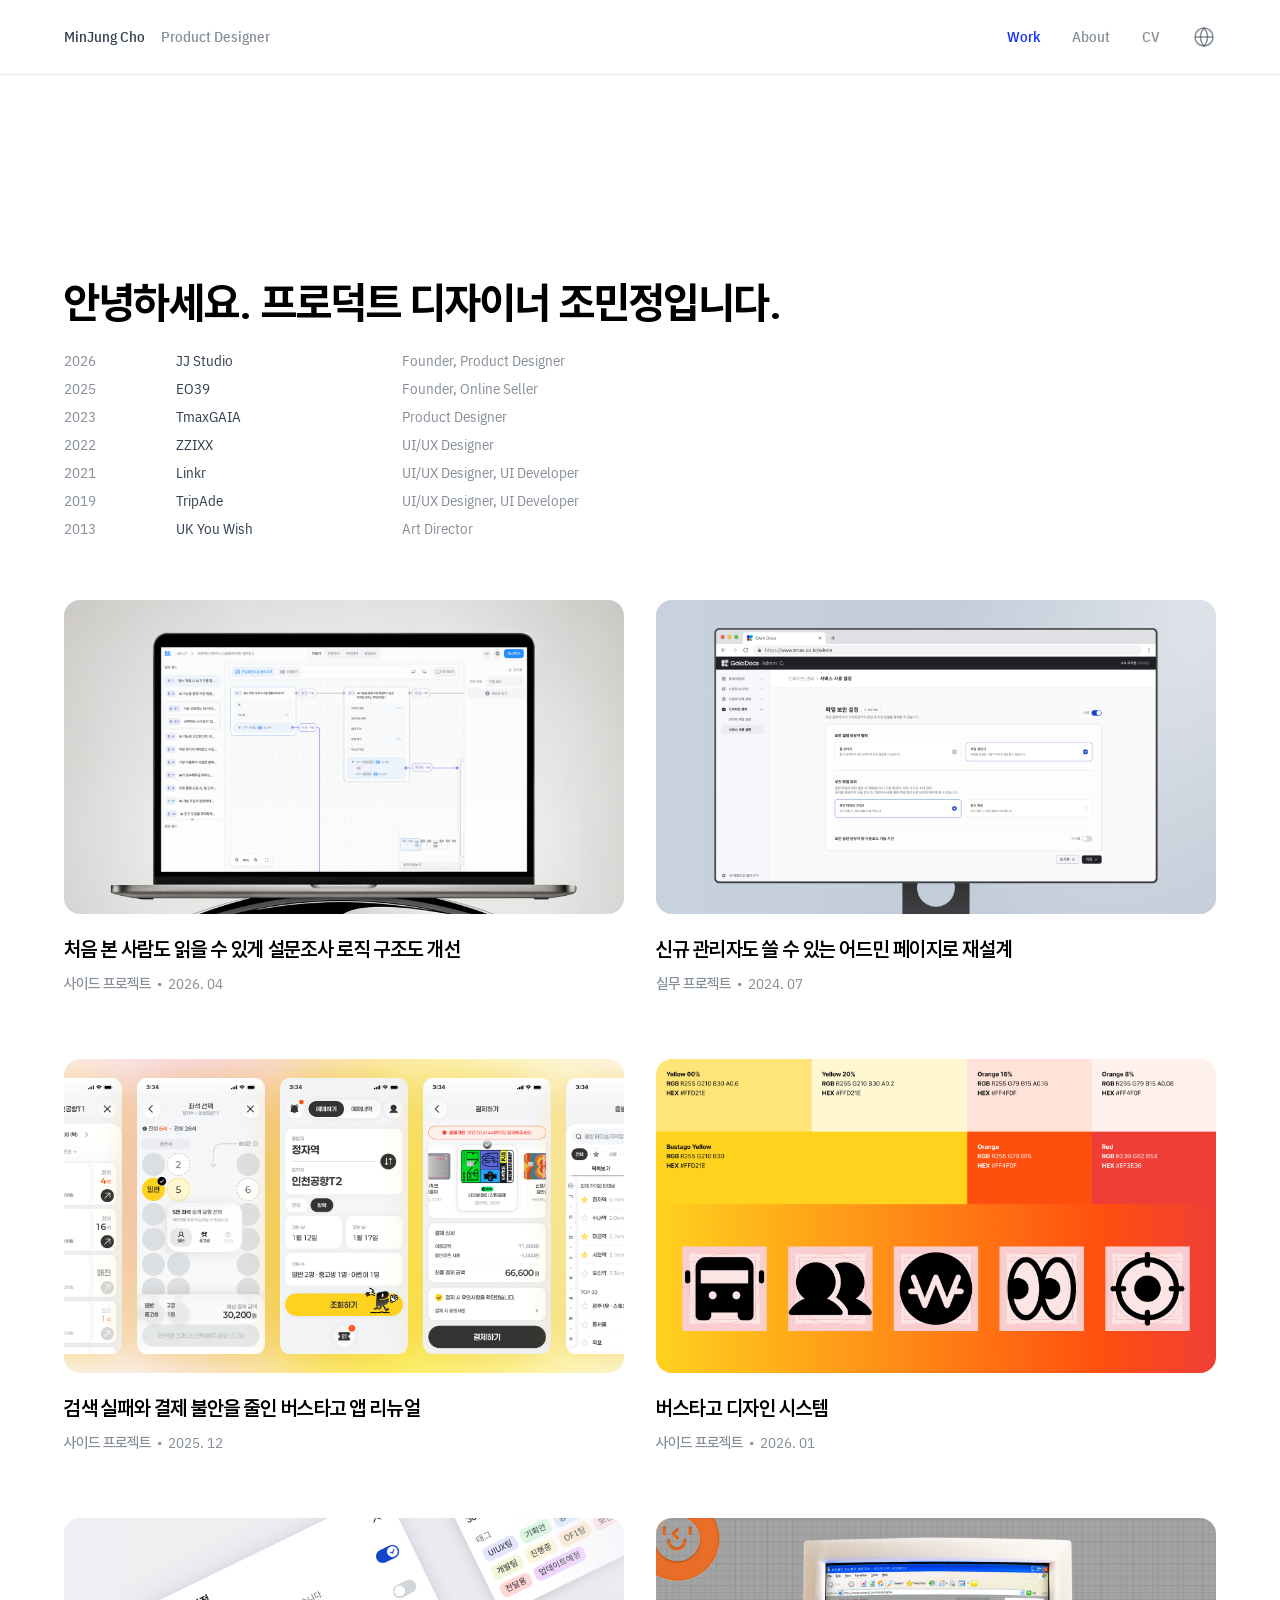
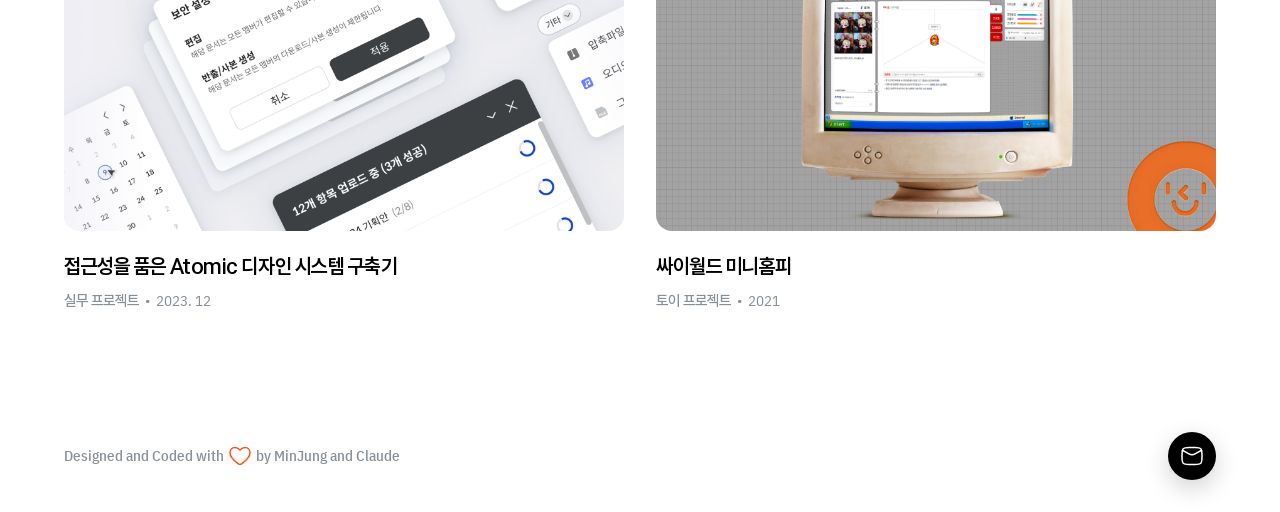
==== commit f35c1b23: "Footer 추가" ====
--- a/index.html
+++ b/index.html
@@ -98,7 +98,27 @@
     </main>
 
     <footer class="site-footer">
-        <div class="container">Designed and Coded with &lt;3 by MinJung and Claude</div>
+        <!-- <div class="text">Designed and Coded with &lt;3 by MinJung and Claude</div> -->
+        <div class="text">
+            <span>Designed and Coded with </span>
+            <svg xmlns="http://www.w3.org/2000/svg" viewBox="0 0 24 24" width="24" height="24" color="#ff5214" fill="none"
+                stroke="#ff5214" stroke-width="1.5" stroke-linecap="round" stroke-linejoin="round">
+                <path
+                    d="M10.4107 19.9677C7.58942 17.858 2 13.0348 2 8.69444C2 5.82563 4.10526 3.5 7 3.5C8.5 3.5 10 4 12 6C14 4 15.5 3.5 17 3.5C19.8947 3.5 22 5.82563 22 8.69444C22 13.0348 16.4106 17.858 13.5893 19.9677C12.6399 20.6776 11.3601 20.6776 10.4107 19.9677Z">
+                </path>
+            </svg>
+            <span>by MinJung and Claude</span>
+        </div>
+        <a class="contact" href="mailto:designer.minjungcho@gmail.com" aria-label="조민정에게 이메일 보내기" title="이메일 보내기"
+            data-cursor-label="Email me">
+            <svg xmlns="http://www.w3.org/2000/svg" viewBox="0 0 24 24" width="24" height="24" color="currentColor" fill="none"
+                stroke="currentColor" stroke-width="1.5" stroke-linejoin="round">
+                <path d="M2 6L8.91302 9.91697C11.4616 11.361 12.5384 11.361 15.087 9.91697L22 6"></path>
+                <path
+                    d="M2.01577 13.4756C2.08114 16.5412 2.11383 18.0739 3.24496 19.2094C4.37608 20.3448 5.95033 20.3843 9.09883 20.4634C11.0393 20.5122 12.9607 20.5122 14.9012 20.4634C18.0497 20.3843 19.6239 20.3448 20.7551 19.2094C21.8862 18.0739 21.9189 16.5412 21.9842 13.4756C22.0053 12.4899 22.0053 11.5101 21.9842 10.5244C21.9189 7.45886 21.8862 5.92609 20.7551 4.79066C19.6239 3.65523 18.0497 3.61568 14.9012 3.53657C12.9607 3.48781 11.0393 3.48781 9.09882 3.53656C5.95033 3.61566 4.37608 3.65521 3.24495 4.79065C2.11382 5.92608 2.08114 7.45885 2.01576 10.5244C1.99474 11.5101 1.99475 12.4899 2.01577 13.4756Z">
+                </path>
+            </svg>
+        </a>
     </footer>
 
     <script src="data/projects.js"></script>
--- a/css/style.css
+++ b/css/style.css
@@ -69,7 +69,7 @@
     --color-text: #32404f;
     --color-text-muted: rgba(50, 64, 79, 0.584);
     --color-text-gray: #878f98;
-    --color-nav-active: #1b1c7a;
+    --color-nav-active: #0D2EFF;
     --color-headline: #000000;
     --color-card-bg: rgba(0, 0, 0, 0.05);
     --color-border: rgba(135, 143, 152, 0.2);
@@ -299,6 +299,7 @@
     }
 }
 
+
 /* ============================================
    Custom cursor
    ============================================ */
@@ -493,15 +494,137 @@
    Footer
    ============================================ */
 .site-footer {
-    padding-top: 120px; /* 프로젝트 그리드와의 간격 */
-}
-
-.site-footer .container {
-    padding-bottom: 25px; /* 네비와 동일한 하단 여백 */
-    text-align: right;
+    display: flex;
+    justify-content: space-between;
+    flex-direction: row;
+    align-items: center;
+    gap: 24px;
+    max-width: 1920px;
+    margin: 0 auto;
+    padding: 120px var(--page-padding) 32px;
+}
+
+.site-footer .text {
     font-weight: 500;
     color: var(--color-text-muted);
-}
+    display: flex;
+    gap: 4px;
+    align-items: center;
+    flex-wrap: wrap;
+}
+
+.site-footer .text svg {
+    flex: none;
+}
+
+.contact {
+    position: relative;
+    flex: none;
+    width: 48px;
+    height: 48px;
+    border-radius: 999px;
+    background: #000;
+    display: flex;
+    align-items: center;
+    justify-content: center;
+    isolation: isolate;
+    box-shadow: 0 8px 24px rgba(0, 0, 0, 0.18);
+    -webkit-tap-highlight-color: transparent;
+    touch-action: manipulation;
+    transition:
+        transform 0.28s cubic-bezier(0.22, 1, 0.36, 1),
+        background-color 0.22s ease,
+        box-shadow 0.28s ease;
+    animation: contact-enter 0.55s cubic-bezier(0.22, 1, 0.36, 1) 0.18s both;
+}
+
+.contact::before {
+    content: '';
+    position: absolute;
+    inset: -1px;
+    border: 1px dashed #0d2dffa7;
+    border-radius: inherit;
+    opacity: 0;
+    transform: scale(0.78);
+    z-index: -1;
+    transition:
+        opacity 0.24s ease,
+        transform 0.35s cubic-bezier(0.22, 1, 0.36, 1);
+}
+
+.contact svg {
+    width: 24px;
+    height: 24px;
+    color: #fff;
+    transition: transform 0.32s cubic-bezier(0.22, 1, 0.36, 1);
+}
+
+.contact:hover {
+    text-decoration: none;
+}
+
+@media (hover: hover) and (pointer: fine) {
+    .contact:hover {
+        background: var(--color-nav-active);
+        transform: translateY(-4px);
+        box-shadow: 0 14px 30px rgba(27, 28, 122, 0.24);
+    }
+
+    .contact:hover::before {
+        opacity: 1;
+        transform: scale(1.32);
+    }
+
+    .contact:hover svg {
+        transform: translate(2px, -2px) rotate(-6deg);
+    }
+}
+
+.contact:active {
+    transform: translateY(-1px) scale(0.92);
+    box-shadow: 0 4px 12px rgba(0, 0, 0, 0.2);
+    transition-duration: 0.08s;
+}
+
+.contact:active::before {
+    opacity: 0.35;
+    transform: scale(0.94);
+    transition-duration: 0.08s;
+}
+
+.contact:active svg {
+    transform: scale(0.9);
+    transition-duration: 0.08s;
+}
+
+.contact:focus-visible {
+    outline: 3px solid rgba(27, 28, 122, 0.28);
+    outline-offset: 5px;
+}
+
+@keyframes contact-enter {
+    from {
+        opacity: 0;
+        transform: translateY(14px) scale(0.9);
+    }
+    to {
+        opacity: 1;
+        transform: translateY(0) scale(1);
+    }
+}
+
+@media (prefers-reduced-motion: reduce) {
+    .contact,
+    .contact::before,
+    .contact svg {
+        animation: none;
+        transition: none;
+    }
+}
+
+/* ============================================
+   Projects grid (/portfolio 템플릿)
+   ============================================ */
 
 .projects-grid {
     display: grid;
@@ -582,9 +705,9 @@
 /* ============================================
    Project page (/portfolio 템플릿)
    ============================================ */
-.page-body {
+/* .page-body {
     border-bottom: 1px solid var(--color-border);
-}
+} */
 
 .project-layout {
     display: flex;
@@ -1320,6 +1443,23 @@
         padding-bottom: 24px;
     }
 
+    .site-footer {
+        flex-direction: column-reverse;
+        align-items: flex-end;
+        justify-content: flex-start;
+        gap: 20px;
+        padding-top: 80px;
+        padding-right: var(--page-padding);
+        padding-bottom: 24px;
+        padding-left: var(--page-padding);
+    }
+
+    .site-footer .text {
+        width: 100%;
+        justify-content: flex-end;
+        text-align: right;
+    }
+
     .hero {
         padding-top: 120px;
     }
